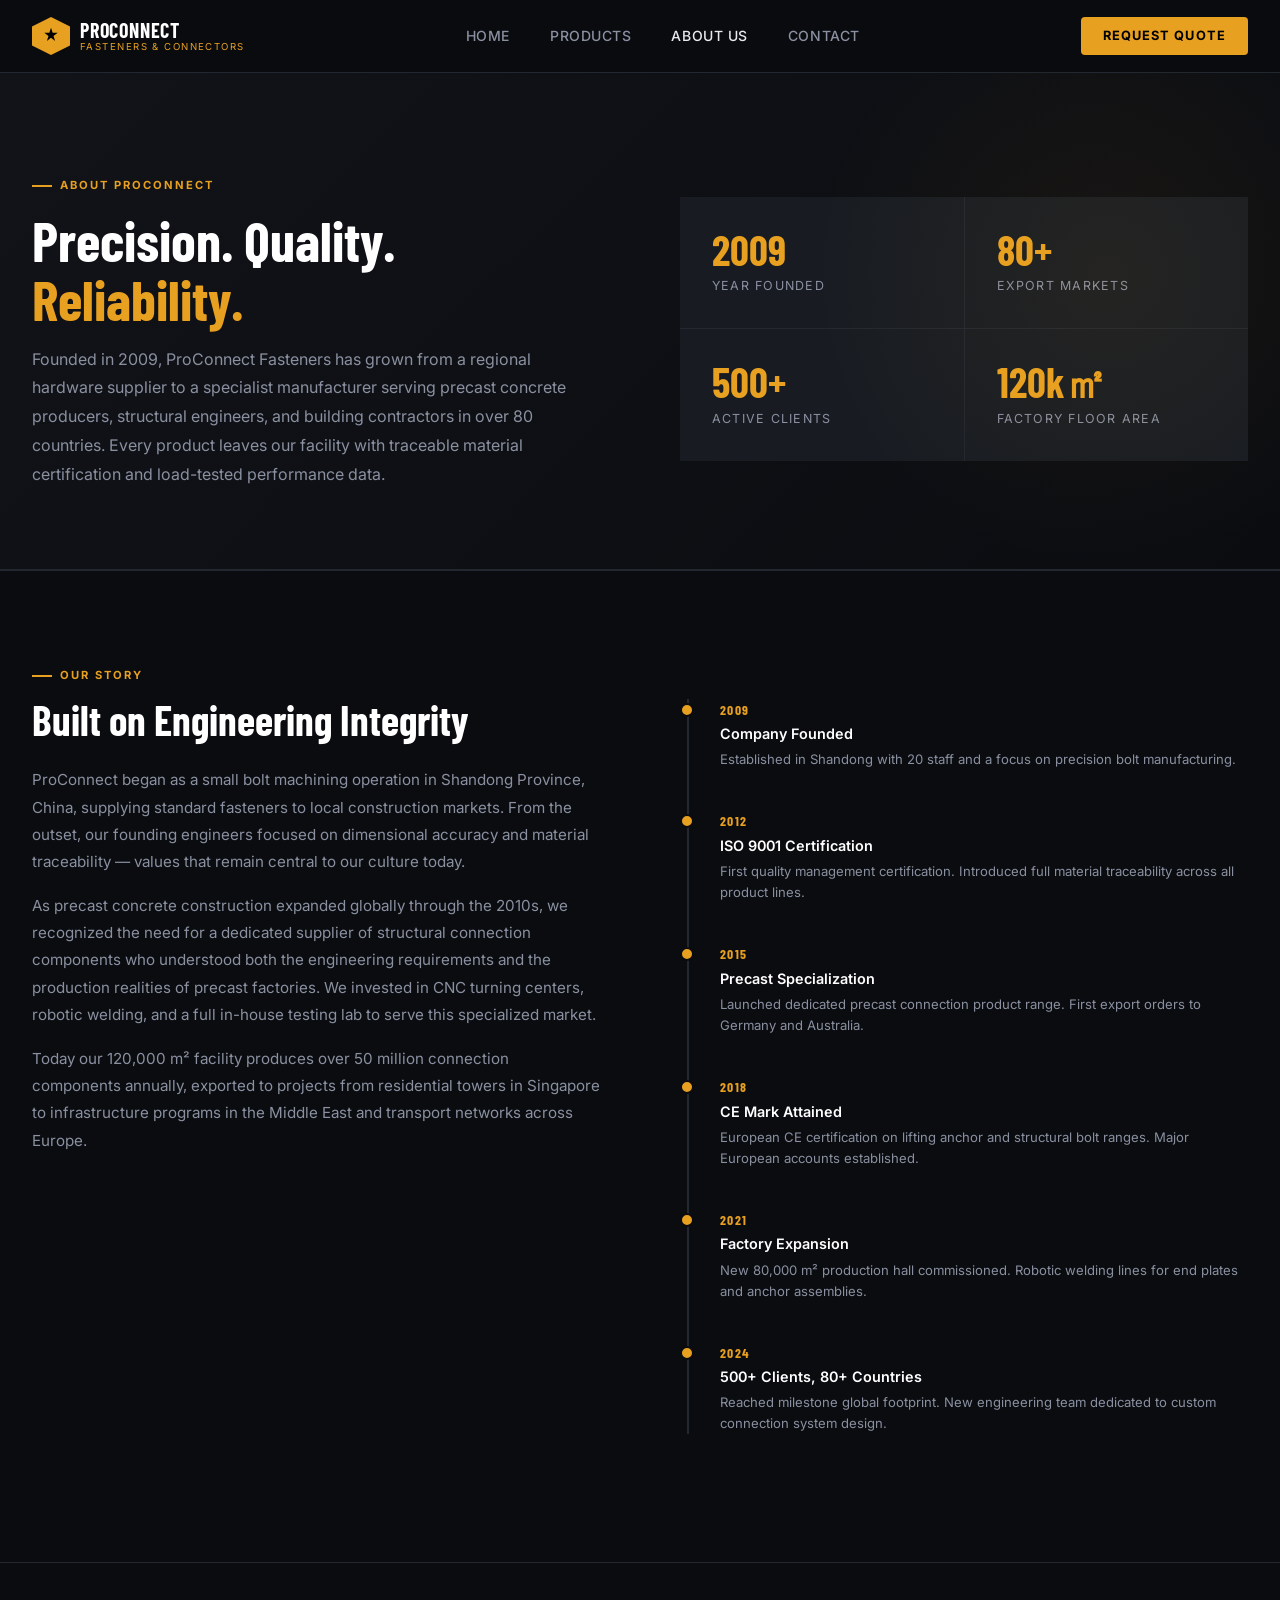
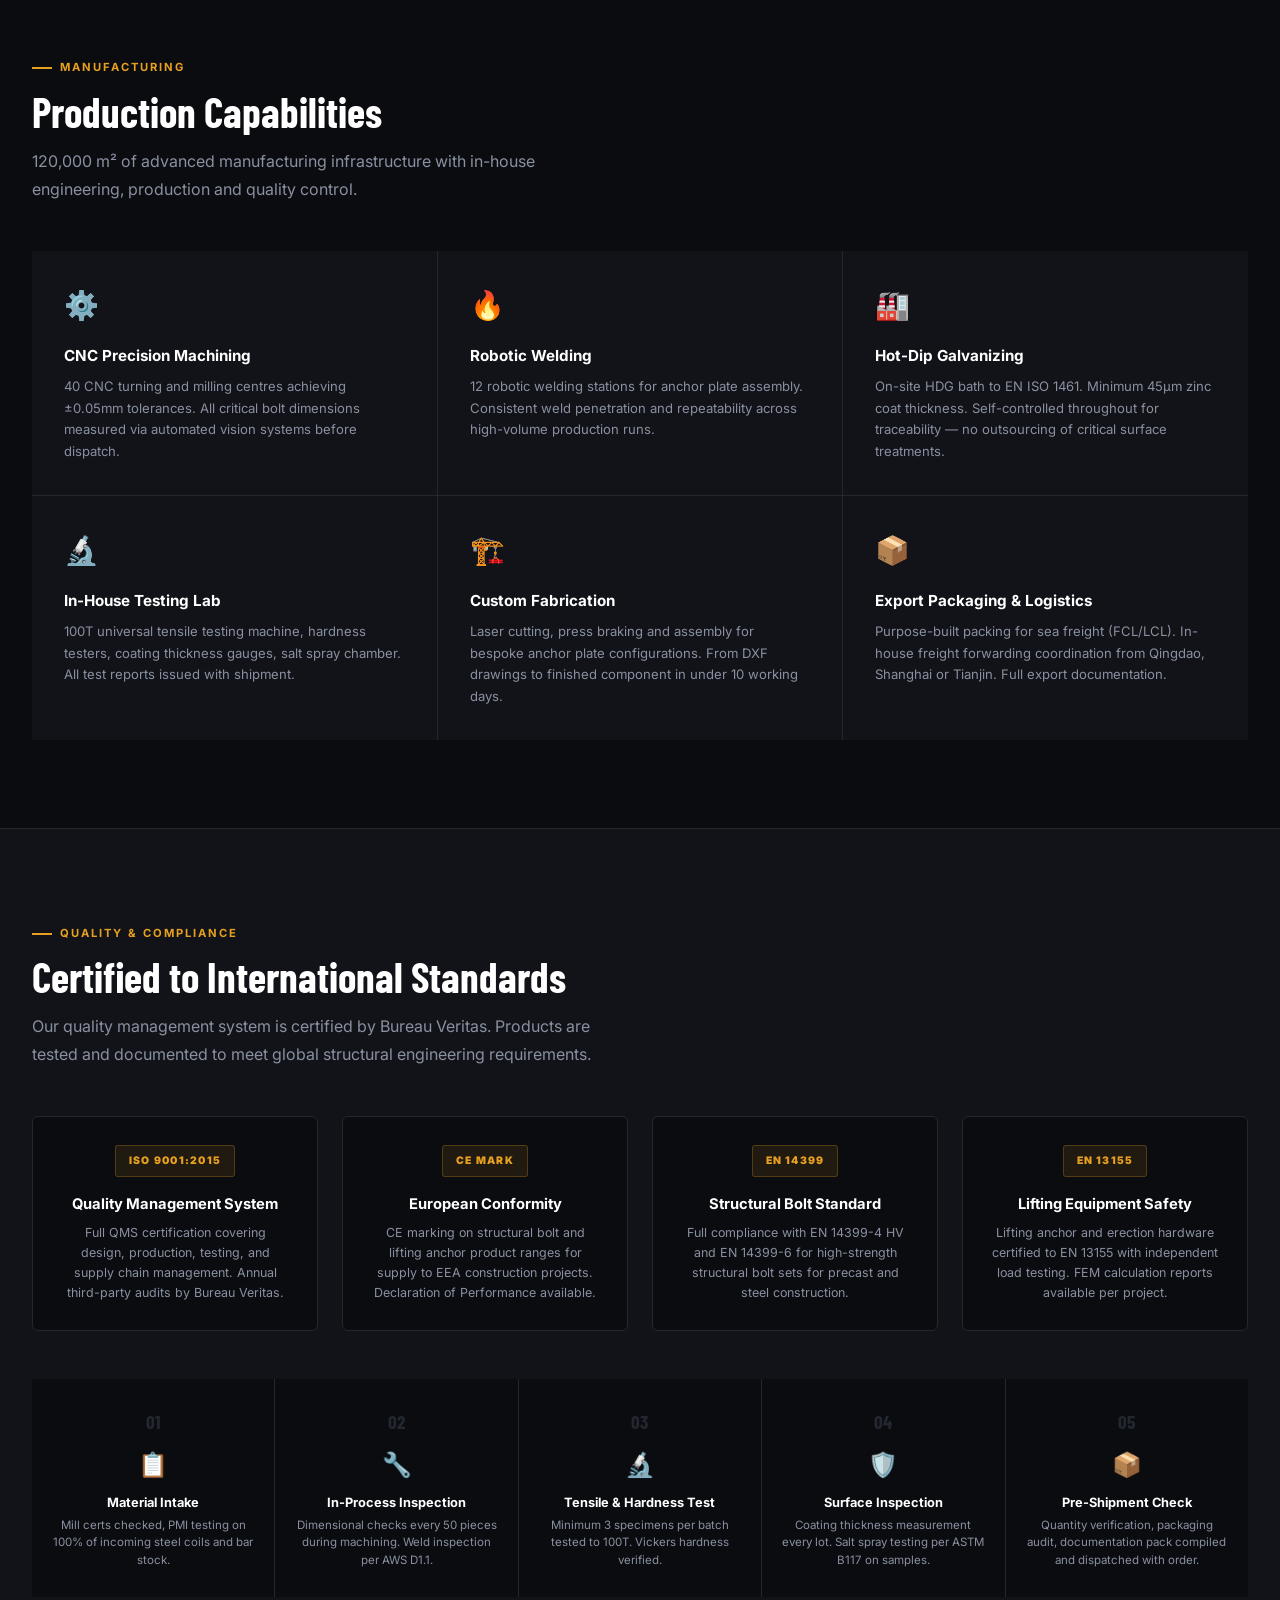
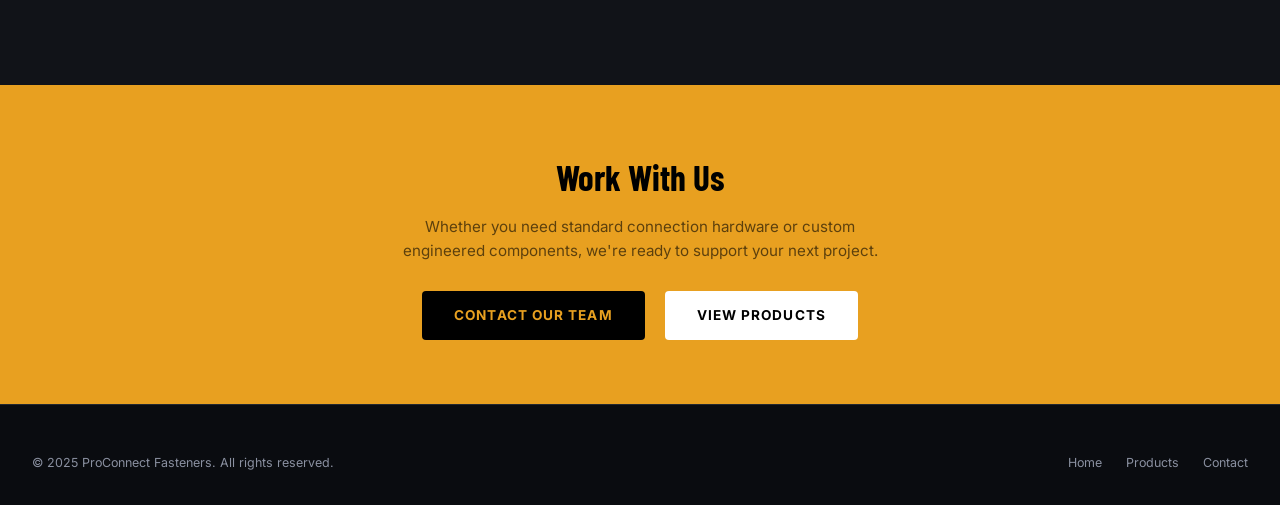
==== about.html @ 23239f96 "Add about.html" ====
<!DOCTYPE html>
<html lang="en">
<head>
  <meta charset="UTF-8" />
  <meta name="viewport" content="width=device-width, initial-scale=1.0" />
  <title>About Us | ProConnect Fasteners</title>
  <meta name="description" content="15 years manufacturing precast concrete connection systems. ISO 9001 certified factory. Learn about our capabilities, quality systems and global track record." />
  <link rel="preconnect" href="https://fonts.googleapis.com" />
  <link rel="preconnect" href="https://fonts.gstatic.com" crossorigin />
  <link href="https://fonts.googleapis.com/css2?family=Inter:wght@300;400;500;600;700;800&family=Barlow+Condensed:wght@600;700&display=swap" rel="stylesheet" />
  <style>
    *, *::before, *::after { box-sizing: border-box; margin: 0; padding: 0; }
    :root {
      --clr-bg: #0a0c10; --clr-surface: #111318; --clr-surface2: #181c22;
      --clr-border: #232830; --clr-accent: #e8a020; --clr-accent2: #f0b840;
      --clr-text: #e8eaf0; --clr-muted: #8a90a0; --clr-white: #ffffff;
      --font-body: 'Inter', sans-serif; --font-heading: 'Barlow Condensed', sans-serif;
      --max-w: 1280px; --radius: 4px;
    }
    html { scroll-behavior: smooth; }
    body { background: var(--clr-bg); color: var(--clr-text); font-family: var(--font-body); line-height: 1.6; }

    .nav { position: sticky; top: 0; z-index: 100; background: rgba(10,12,16,0.92); backdrop-filter: blur(16px); border-bottom: 1px solid var(--clr-border); }
    .nav-inner { max-width: var(--max-w); margin: 0 auto; padding: 0 2rem; height: 72px; display: flex; align-items: center; justify-content: space-between; }
    .logo { display: flex; align-items: center; gap: 10px; text-decoration: none; }
    .logo-mark { width: 38px; height: 38px; background: var(--clr-accent); display: flex; align-items: center; justify-content: center; clip-path: polygon(50% 0%, 100% 25%, 100% 75%, 50% 100%, 0% 75%, 0% 25%); }
    .logo-mark svg { width: 20px; height: 20px; fill: #000; }
    .logo-text { display: flex; flex-direction: column; line-height: 1; }
    .logo-name { font-family: var(--font-heading); font-size: 1.25rem; font-weight: 700; color: var(--clr-white); letter-spacing: 0.04em; }
    .logo-sub { font-size: 0.6rem; color: var(--clr-accent); letter-spacing: 0.15em; text-transform: uppercase; margin-top: 2px; }
    .nav-links { display: flex; align-items: center; gap: 2.5rem; }
    .nav-links a { color: var(--clr-muted); text-decoration: none; font-size: 0.875rem; font-weight: 500; letter-spacing: 0.04em; text-transform: uppercase; transition: color .2s; }
    .nav-links a:hover, .nav-links a.active { color: var(--clr-text); }
    .nav-cta { background: var(--clr-accent); color: #000; padding: 0.55rem 1.4rem; font-size: 0.8rem; font-weight: 700; letter-spacing: 0.08em; text-transform: uppercase; text-decoration: none; border-radius: var(--radius); transition: background .2s; }
    .nav-cta:hover { background: var(--clr-accent2); }

    /* Hero */
    .page-hero {
      position: relative; overflow: hidden;
      padding: 6rem 2rem 5rem;
      background: linear-gradient(135deg, var(--clr-surface) 0%, var(--clr-bg) 100%);
      border-bottom: 1px solid var(--clr-border);
    }
    .page-hero::before {
      content: ''; position: absolute; right: -10%; top: -20%;
      width: 600px; height: 600px; border-radius: 50%;
      background: radial-gradient(circle, rgba(232,160,32,0.06) 0%, transparent 70%);
      pointer-events: none;
    }
    .page-hero-inner { max-width: var(--max-w); margin: 0 auto; display: grid; grid-template-columns: 1fr 1fr; gap: 5rem; align-items: center; }
    .page-label { display: inline-flex; align-items: center; gap: 8px; font-size: 0.7rem; font-weight: 700; letter-spacing: 0.18em; text-transform: uppercase; color: var(--clr-accent); margin-bottom: 1rem; }
    .page-label::before { content:''; display:block; width:20px; height:2px; background:var(--clr-accent); }
    .page-hero h1 { font-family: var(--font-heading); font-size: clamp(2.2rem, 4.5vw, 3.5rem); font-weight: 700; color: var(--clr-white); line-height: 1.05; }
    .page-hero p { font-size: 1rem; color: var(--clr-muted); margin-top: 1rem; line-height: 1.8; }
    .metrics-grid { display: grid; grid-template-columns: 1fr 1fr; gap: 1px; background: var(--clr-border); }
    .metric { background: var(--clr-surface2); padding: 2rem; }
    .metric-num { font-family: var(--font-heading); font-size: 2.6rem; font-weight: 700; color: var(--clr-accent); line-height: 1; }
    .metric-label { font-size: 0.78rem; color: var(--clr-muted); text-transform: uppercase; letter-spacing: 0.1em; margin-top: 6px; }

    /* Sections */
    .section { padding: 5.5rem 2rem; }
    .section-inner { max-width: var(--max-w); margin: 0 auto; }
    .section-label { display: inline-flex; align-items: center; gap: 8px; font-size: 0.7rem; font-weight: 700; letter-spacing: 0.18em; text-transform: uppercase; color: var(--clr-accent); margin-bottom: 0.75rem; }
    .section-label::before { content:''; display:block; width:20px; height:2px; background:var(--clr-accent); }
    .section-title { font-family: var(--font-heading); font-size: clamp(1.8rem, 3.5vw, 2.6rem); font-weight: 700; color: var(--clr-white); line-height: 1.1; }
    .section-sub { font-size: 1rem; color: var(--clr-muted); max-width: 560px; margin-top: 0.75rem; line-height: 1.75; }
    .divider { height: 1px; background: var(--clr-border); }

    /* Two-col text + image */
    .two-col { display: grid; grid-template-columns: 1fr 1fr; gap: 5rem; align-items: start; }
    .body-text p { font-size: 0.95rem; color: var(--clr-muted); line-height: 1.8; margin-bottom: 1rem; }
    .body-text p:last-child { margin-bottom: 0; }

    /* Timeline */
    .timeline { position: relative; padding-left: 2.5rem; margin-top: 2.5rem; }
    .timeline::before { content:''; position: absolute; left: 7px; top: 0; bottom: 0; width: 2px; background: var(--clr-border); }
    .timeline-item { position: relative; margin-bottom: 2.5rem; }
    .timeline-item::before { content:''; position: absolute; left: -2.5rem; top: 4px; width: 14px; height: 14px; border-radius: 50%; background: var(--clr-accent); border: 2px solid var(--clr-bg); }
    .timeline-year { font-family: var(--font-heading); font-size: 0.85rem; font-weight: 700; color: var(--clr-accent); letter-spacing: 0.1em; }
    .timeline-event { font-size: 0.9rem; font-weight: 600; color: var(--clr-white); margin-top: 2px; }
    .timeline-detail { font-size: 0.82rem; color: var(--clr-muted); margin-top: 4px; line-height: 1.6; }

    /* Factory capabilities */
    .capabilities-grid { display: grid; grid-template-columns: repeat(3,1fr); gap: 1px; background: var(--clr-border); margin-top: 3rem; }
    .cap-item { background: var(--clr-surface); padding: 2rem; }
    .cap-icon { font-size: 1.75rem; margin-bottom: 1rem; display: block; }
    .cap-title { font-size: 0.95rem; font-weight: 700; color: var(--clr-white); margin-bottom: 0.5rem; }
    .cap-desc { font-size: 0.82rem; color: var(--clr-muted); line-height: 1.65; }

    /* Quality section */
    .quality-section { background: var(--clr-surface); }
    .cert-grid { display: grid; grid-template-columns: repeat(4,1fr); gap: 1.5rem; margin-top: 3rem; }
    .cert-card { background: var(--clr-bg); border: 1px solid var(--clr-border); border-radius: 6px; padding: 1.75rem; text-align: center; }
    .cert-badge-big { font-size: 0.65rem; font-weight: 900; letter-spacing: 0.12em; color: var(--clr-accent); text-transform: uppercase; background: rgba(232,160,32,0.1); border: 1px solid rgba(232,160,32,0.25); padding: 0.4rem 0.8rem; border-radius: 3px; display: inline-block; margin-bottom: 1rem; }
    .cert-title { font-size: 0.92rem; font-weight: 700; color: var(--clr-white); margin-bottom: 0.4rem; }
    .cert-desc { font-size: 0.78rem; color: var(--clr-muted); line-height: 1.6; }

    /* QC process */
    .qc-steps { display: grid; grid-template-columns: repeat(5,1fr); gap: 1px; background: var(--clr-border); margin-top: 3rem; }
    .qc-step { background: var(--clr-bg); padding: 1.75rem 1.25rem; text-align: center; position: relative; }
    .qc-num { font-family: var(--font-heading); font-size: 1.2rem; font-weight: 700; color: var(--clr-border); }
    .qc-icon { font-size: 1.5rem; margin: 0.5rem 0; display: block; }
    .qc-title { font-size: 0.8rem; font-weight: 700; color: var(--clr-white); }
    .qc-desc { font-size: 0.72rem; color: var(--clr-muted); margin-top: 4px; line-height: 1.5; }

    /* Team */
    .team-grid { display: grid; grid-template-columns: repeat(3,1fr); gap: 2rem; margin-top: 3rem; }
    .team-card { background: var(--clr-surface); border: 1px solid var(--clr-border); border-radius: 6px; overflow: hidden; }
    .team-avatar { height: 200px; background: linear-gradient(135deg, var(--clr-surface2), var(--clr-border)); display: flex; align-items: center; justify-content: center; font-size: 4rem; }
    .team-info { padding: 1.5rem; }
    .team-name { font-size: 1rem; font-weight: 700; color: var(--clr-white); }
    .team-role { font-size: 0.72rem; color: var(--clr-accent); text-transform: uppercase; letter-spacing: 0.1em; margin-top: 2px; }
    .team-bio { font-size: 0.82rem; color: var(--clr-muted); margin-top: 0.75rem; line-height: 1.65; }

    /* CTA */
    .cta-band { background: var(--clr-accent); padding: 4rem 2rem; text-align: center; }
    .cta-band h2 { font-family: var(--font-heading); font-size: 2.2rem; font-weight: 700; color: #000; }
    .cta-band p { color: rgba(0,0,0,.6); font-size: 0.95rem; margin: 0.6rem auto 1.75rem; max-width: 480px; }
    .btn-dark { background: #000; color: var(--clr-accent); padding: 0.85rem 2rem; font-size: 0.85rem; font-weight: 700; letter-spacing: 0.08em; text-transform: uppercase; text-decoration: none; border-radius: var(--radius); display: inline-block; transition: background .2s; }
    .btn-dark:hover { background: #1a1a1a; }
    .btn-white { background: white; color: #000; padding: 0.85rem 2rem; font-size: 0.85rem; font-weight: 700; letter-spacing: 0.08em; text-transform: uppercase; text-decoration: none; border-radius: var(--radius); display: inline-block; margin-left: 1rem; transition: opacity .2s; }
    .btn-white:hover { opacity: 0.85; }

    .footer { background: var(--clr-bg); padding: 3rem 2rem 2rem; border-top: 1px solid var(--clr-border); }
    .footer-inner { max-width: var(--max-w); margin: 0 auto; display: flex; justify-content: space-between; align-items: center; flex-wrap: wrap; gap: 1rem; }
    .footer-copy { font-size: 0.78rem; color: var(--clr-muted); }
    .footer-nav { display: flex; gap: 1.5rem; }
    .footer-nav a { font-size: 0.78rem; color: var(--clr-muted); text-decoration: none; transition: color .2s; }
    .footer-nav a:hover { color: var(--clr-text); }

    @media (max-width: 1024px) { .two-col { grid-template-columns: 1fr; gap: 2.5rem; } .page-hero-inner { grid-template-columns: 1fr; gap: 3rem; } .cert-grid { grid-template-columns: 1fr 1fr; } .capabilities-grid { grid-template-columns: 1fr 1fr; } .qc-steps { grid-template-columns: repeat(3,1fr); } .team-grid { grid-template-columns: 1fr 1fr; } }
    @media (max-width: 768px) { .nav-links { display: none; } .metrics-grid { grid-template-columns: 1fr 1fr; } .cert-grid { grid-template-columns: 1fr; } .qc-steps { grid-template-columns: 1fr 1fr; } .team-grid { grid-template-columns: 1fr; } }

    .reveal { opacity: 0; transform: translateY(20px); transition: opacity .55s ease, transform .55s ease; }
    .reveal.visible { opacity: 1; transform: none; }
  </style>
</head>
<body>

<nav class="nav">
  <div class="nav-inner">
    <a href="index.html" class="logo">
      <div class="logo-mark"><svg viewBox="0 0 24 24"><path d="M12 2l2 6h6l-5 4 2 6-5-4-5 4 2-6-5-4h6z"/></svg></div>
      <div class="logo-text"><span class="logo-name">PROCONNECT</span><span class="logo-sub">Fasteners &amp; Connectors</span></div>
    </a>
    <nav class="nav-links">
      <a href="index.html">Home</a>
      <a href="products.html">Products</a>
      <a href="about.html" class="active">About Us</a>
      <a href="contact.html">Contact</a>
    </nav>
    <a href="contact.html" class="nav-cta">Request Quote</a>
  </div>
</nav>

<!-- Hero -->
<section class="page-hero">
  <div class="page-hero-inner">
    <div>
      <div class="page-label reveal">About ProConnect</div>
      <h1 class="reveal">Precision. Quality. <span style="color:var(--clr-accent)">Reliability.</span></h1>
      <p class="reveal">Founded in 2009, ProConnect Fasteners has grown from a regional hardware supplier to a specialist manufacturer serving precast concrete producers, structural engineers, and building contractors in over 80 countries. Every product leaves our facility with traceable material certification and load-tested performance data.</p>
    </div>
    <div class="metrics-grid reveal">
      <div class="metric"><div class="metric-num">2009</div><div class="metric-label">Year Founded</div></div>
      <div class="metric"><div class="metric-num">80+</div><div class="metric-label">Export Markets</div></div>
      <div class="metric"><div class="metric-num">500+</div><div class="metric-label">Active Clients</div></div>
      <div class="metric"><div class="metric-num">120k㎡</div><div class="metric-label">Factory Floor Area</div></div>
    </div>
  </div>
</section>

<div class="divider"></div>

<!-- Our story -->
<section class="section" id="story">
  <div class="section-inner">
    <div class="two-col">
      <div class="reveal">
        <div class="section-label">Our Story</div>
        <h2 class="section-title">Built on Engineering Integrity</h2>
        <div class="body-text" style="margin-top:1.5rem;">
          <p>ProConnect began as a small bolt machining operation in Shandong Province, China, supplying standard fasteners to local construction markets. From the outset, our founding engineers focused on dimensional accuracy and material traceability — values that remain central to our culture today.</p>
          <p>As precast concrete construction expanded globally through the 2010s, we recognized the need for a dedicated supplier of structural connection components who understood both the engineering requirements and the production realities of precast factories. We invested in CNC turning centers, robotic welding, and a full in-house testing lab to serve this specialized market.</p>
          <p>Today our 120,000 m² facility produces over 50 million connection components annually, exported to projects from residential towers in Singapore to infrastructure programs in the Middle East and transport networks across Europe.</p>
        </div>
      </div>
      <div class="reveal">
        <div class="timeline">
          <div class="timeline-item">
            <div class="timeline-year">2009</div>
            <div class="timeline-event">Company Founded</div>
            <div class="timeline-detail">Established in Shandong with 20 staff and a focus on precision bolt manufacturing.</div>
          </div>
          <div class="timeline-item">
            <div class="timeline-year">2012</div>
            <div class="timeline-event">ISO 9001 Certification</div>
            <div class="timeline-detail">First quality management certification. Introduced full material traceability across all product lines.</div>
          </div>
          <div class="timeline-item">
            <div class="timeline-year">2015</div>
            <div class="timeline-event">Precast Specialization</div>
            <div class="timeline-detail">Launched dedicated precast connection product range. First export orders to Germany and Australia.</div>
          </div>
          <div class="timeline-item">
            <div class="timeline-year">2018</div>
            <div class="timeline-event">CE Mark Attained</div>
            <div class="timeline-detail">European CE certification on lifting anchor and structural bolt ranges. Major European accounts established.</div>
          </div>
          <div class="timeline-item">
            <div class="timeline-year">2021</div>
            <div class="timeline-event">Factory Expansion</div>
            <div class="timeline-detail">New 80,000 m² production hall commissioned. Robotic welding lines for end plates and anchor assemblies.</div>
          </div>
          <div class="timeline-item">
            <div class="timeline-year">2024</div>
            <div class="timeline-event">500+ Clients, 80+ Countries</div>
            <div class="timeline-detail">Reached milestone global footprint. New engineering team dedicated to custom connection system design.</div>
          </div>
        </div>
      </div>
    </div>
  </div>
</section>

<div class="divider"></div>

<!-- Manufacturing -->
<section class="section" id="factory">
  <div class="section-inner">
    <div class="reveal">
      <div class="section-label">Manufacturing</div>
      <h2 class="section-title">Production Capabilities</h2>
      <p class="section-sub">120,000 m² of advanced manufacturing infrastructure with in-house engineering, production and quality control.</p>
    </div>
    <div class="capabilities-grid">
      <div class="cap-item reveal">
        <span class="cap-icon">⚙️</span>
        <div class="cap-title">CNC Precision Machining</div>
        <div class="cap-desc">40 CNC turning and milling centres achieving ±0.05mm tolerances. All critical bolt dimensions measured via automated vision systems before dispatch.</div>
      </div>
      <div class="cap-item reveal">
        <span class="cap-icon">🔥</span>
        <div class="cap-title">Robotic Welding</div>
        <div class="cap-desc">12 robotic welding stations for anchor plate assembly. Consistent weld penetration and repeatability across high-volume production runs.</div>
      </div>
      <div class="cap-item reveal">
        <span class="cap-icon">🏭</span>
        <div class="cap-title">Hot-Dip Galvanizing</div>
        <div class="cap-desc">On-site HDG bath to EN ISO 1461. Minimum 45µm zinc coat thickness. Self-controlled throughout for traceability — no outsourcing of critical surface treatments.</div>
      </div>
      <div class="cap-item reveal">
        <span class="cap-icon">🔬</span>
        <div class="cap-title">In-House Testing Lab</div>
        <div class="cap-desc">100T universal tensile testing machine, hardness testers, coating thickness gauges, salt spray chamber. All test reports issued with shipment.</div>
      </div>
      <div class="cap-item reveal">
        <span class="cap-icon">🏗️</span>
        <div class="cap-title">Custom Fabrication</div>
        <div class="cap-desc">Laser cutting, press braking and assembly for bespoke anchor plate configurations. From DXF drawings to finished component in under 10 working days.</div>
      </div>
      <div class="cap-item reveal">
        <span class="cap-icon">📦</span>
        <div class="cap-title">Export Packaging & Logistics</div>
        <div class="cap-desc">Purpose-built packing for sea freight (FCL/LCL). In-house freight forwarding coordination from Qingdao, Shanghai or Tianjin. Full export documentation.</div>
      </div>
    </div>
  </div>
</section>

<div class="divider"></div>

<!-- Quality -->
<section class="section quality-section" id="quality">
  <div class="section-inner">
    <div class="reveal">
      <div class="section-label">Quality &amp; Compliance</div>
      <h2 class="section-title">Certified to International Standards</h2>
      <p class="section-sub">Our quality management system is certified by Bureau Veritas. Products are tested and documented to meet global structural engineering requirements.</p>
    </div>
    <div class="cert-grid">
      <div class="cert-card reveal">
        <div class="cert-badge-big">ISO 9001:2015</div>
        <div class="cert-title">Quality Management System</div>
        <div class="cert-desc">Full QMS certification covering design, production, testing, and supply chain management. Annual third-party audits by Bureau Veritas.</div>
      </div>
      <div class="cert-card reveal">
        <div class="cert-badge-big">CE Mark</div>
        <div class="cert-title">European Conformity</div>
        <div class="cert-desc">CE marking on structural bolt and lifting anchor product ranges for supply to EEA construction projects. Declaration of Performance available.</div>
      </div>
      <div class="cert-card reveal">
        <div class="cert-badge-big">EN 14399</div>
        <div class="cert-title">Structural Bolt Standard</div>
        <div class="cert-desc">Full compliance with EN 14399-4 HV and EN 14399-6 for high-strength structural bolt sets for precast and steel construction.</div>
      </div>
      <div class="cert-card reveal">
        <div class="cert-badge-big">EN 13155</div>
        <div class="cert-title">Lifting Equipment Safety</div>
        <div class="cert-desc">Lifting anchor and erection hardware certified to EN 13155 with independent load testing. FEM calculation reports available per project.</div>
      </div>
    </div>
    <div class="qc-steps">
      <div class="qc-step reveal">
        <div class="qc-num">01</div>
        <span class="qc-icon">📋</span>
        <div class="qc-title">Material Intake</div>
        <div class="qc-desc">Mill certs checked, PMI testing on 100% of incoming steel coils and bar stock.</div>
      </div>
      <div class="qc-step reveal">
        <div class="qc-num">02</div>
        <span class="qc-icon">🔧</span>
        <div class="qc-title">In-Process Inspection</div>
        <div class="qc-desc">Dimensional checks every 50 pieces during machining. Weld inspection per AWS D1.1.</div>
      </div>
      <div class="qc-step reveal">
        <div class="qc-num">03</div>
        <span class="qc-icon">🔬</span>
        <div class="qc-title">Tensile & Hardness Test</div>
        <div class="qc-desc">Minimum 3 specimens per batch tested to 100T. Vickers hardness verified.</div>
      </div>
      <div class="qc-step reveal">
        <div class="qc-num">04</div>
        <span class="qc-icon">🛡️</span>
        <div class="qc-title">Surface Inspection</div>
        <div class="qc-desc">Coating thickness measurement every lot. Salt spray testing per ASTM B117 on samples.</div>
      </div>
      <div class="qc-step reveal">
        <div class="qc-num">05</div>
        <span class="qc-icon">📦</span>
        <div class="qc-title">Pre-Shipment Check</div>
        <div class="qc-desc">Quantity verification, packaging audit, documentation pack compiled and dispatched with order.</div>
      </div>
    </div>
  </div>
</section>

<!-- CTA -->
<div class="cta-band">
  <h2>Work With Us</h2>
  <p>Whether you need standard connection hardware or custom engineered components, we're ready to support your next project.</p>
  <a href="contact.html" class="btn-dark">Contact Our Team</a>
  <a href="products.html" class="btn-white">View Products</a>
</div>

<footer class="footer">
  <div class="footer-inner">
    <div class="footer-copy">© 2025 ProConnect Fasteners. All rights reserved.</div>
    <nav class="footer-nav">
      <a href="index.html">Home</a><a href="products.html">Products</a><a href="contact.html">Contact</a>
    </nav>
  </div>
</footer>

<script>
  const reveals = document.querySelectorAll('.reveal');
  const io = new IntersectionObserver(entries => entries.forEach(e => { if (e.isIntersecting) { e.target.classList.add('visible'); io.unobserve(e.target); } }), { threshold: 0.08 });
  reveals.forEach(el => io.observe(el));
</script>
</body>
</html>
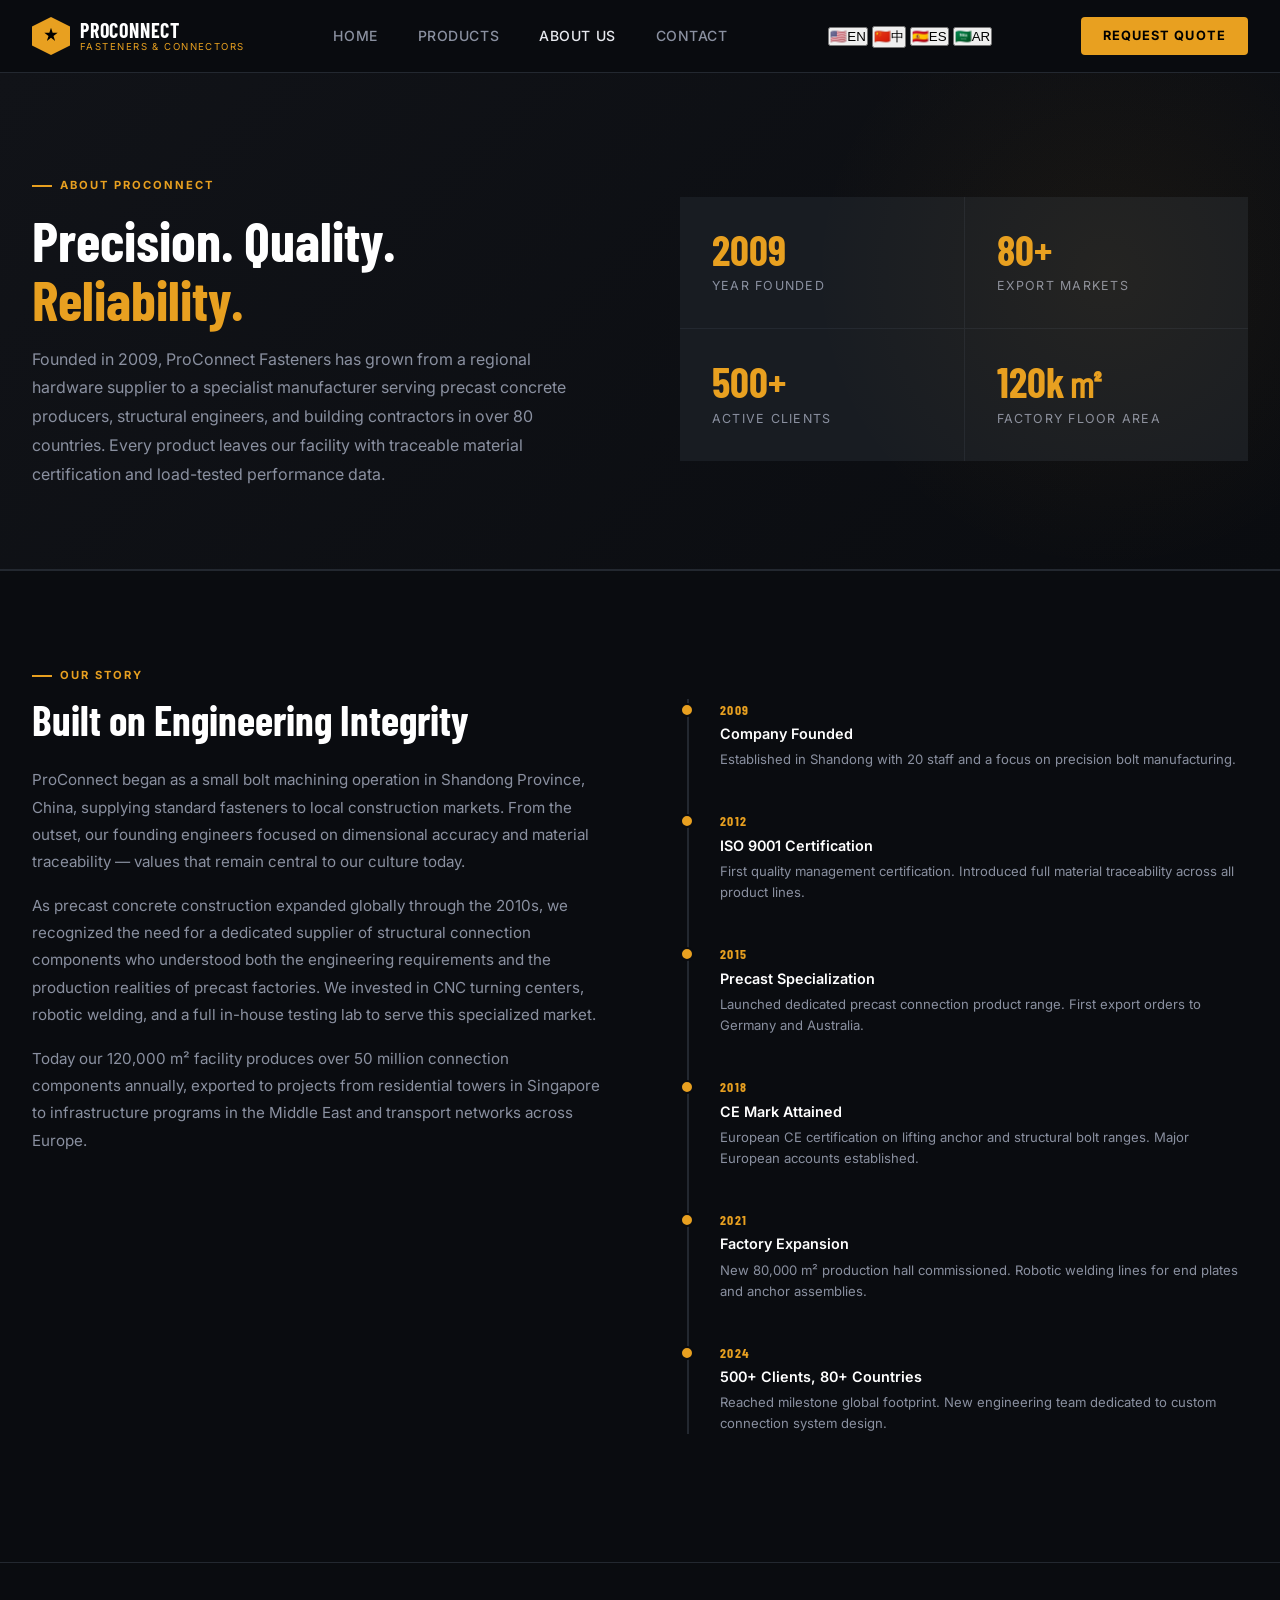
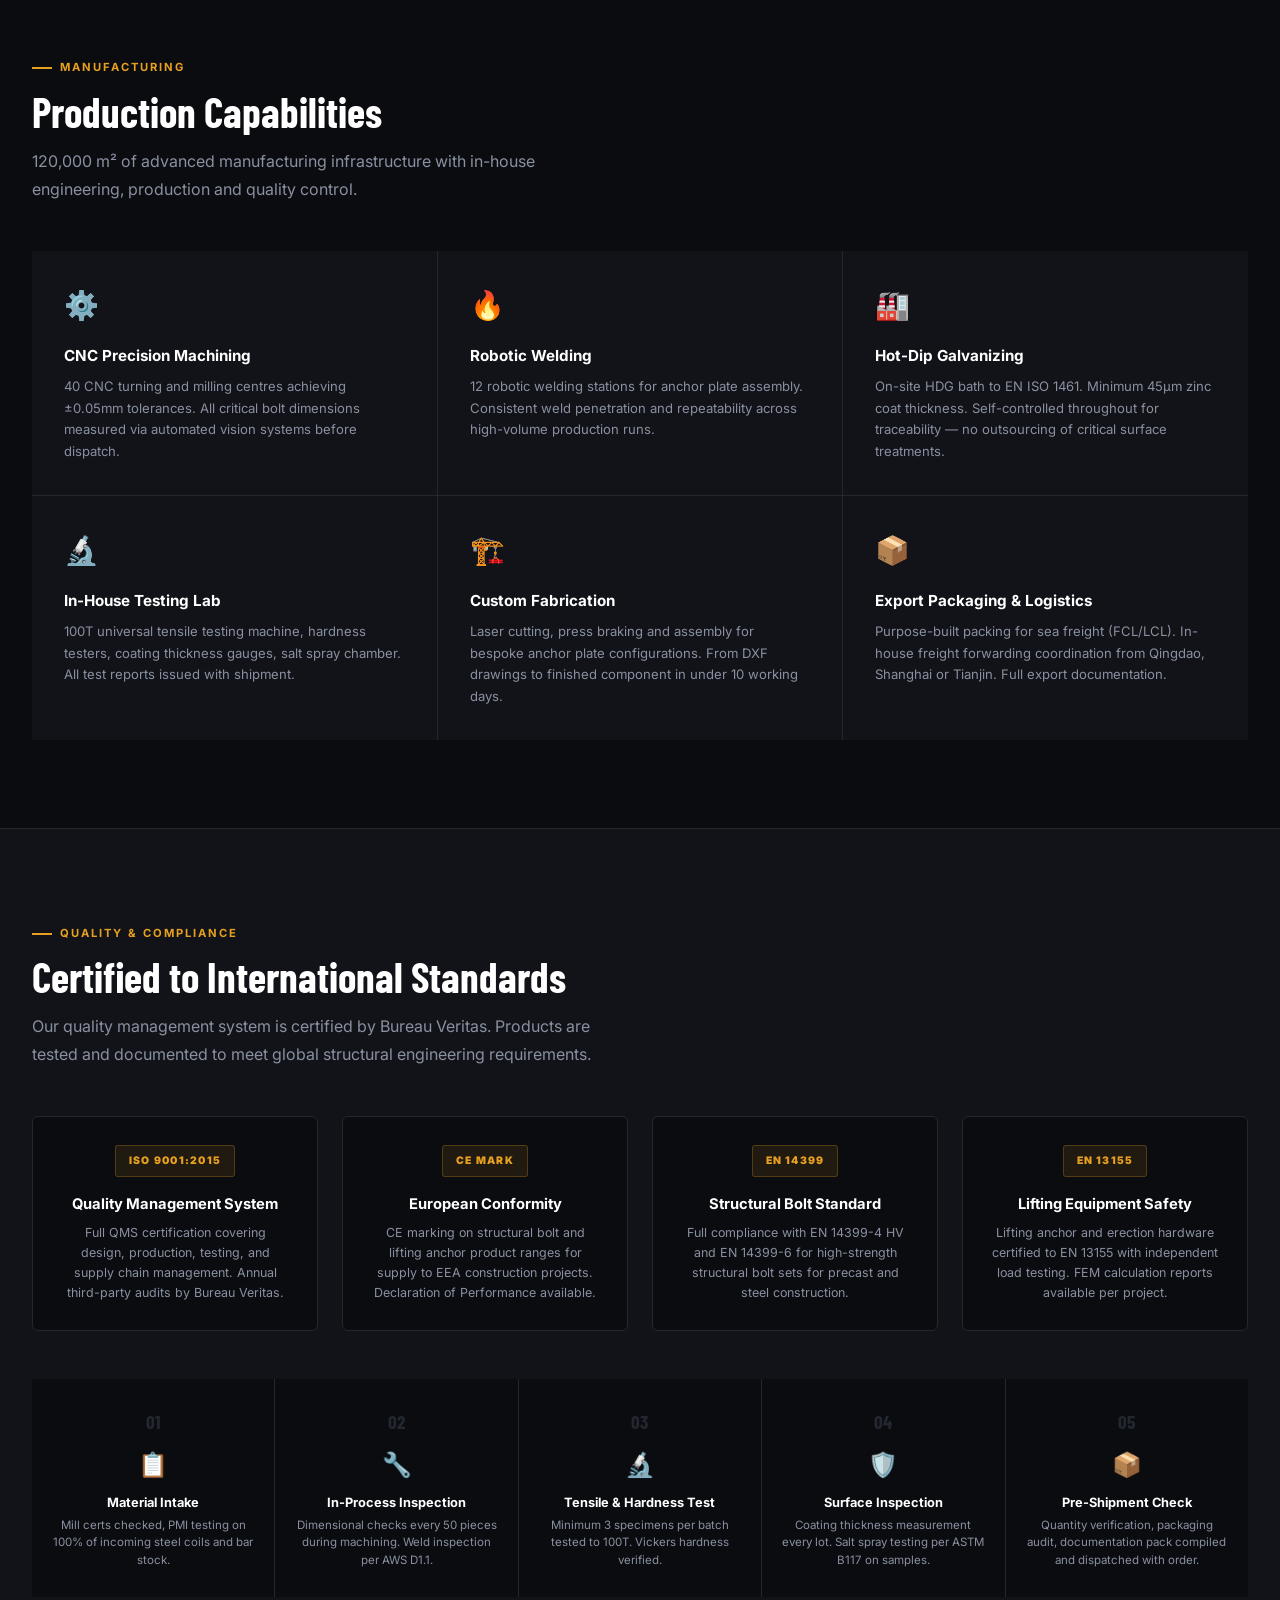
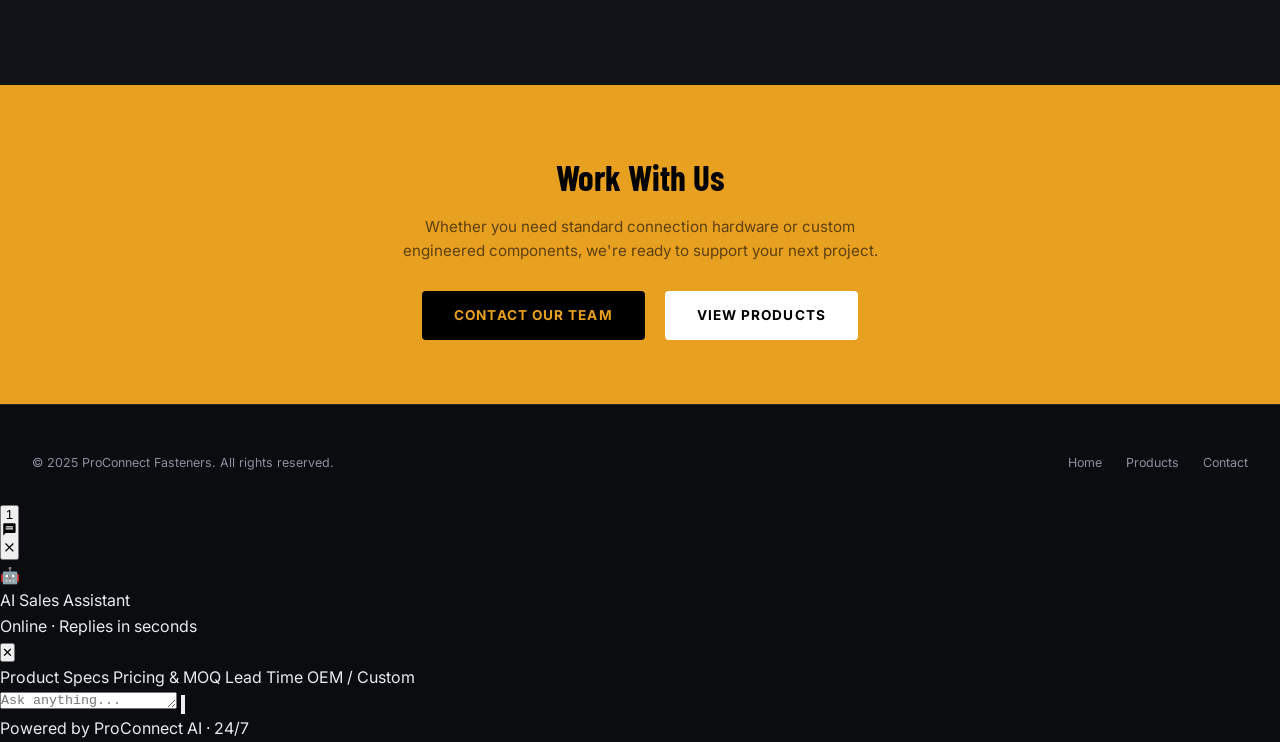
==== commit c439a731: "Update about.html - multilingual + AI chat widget" ====
--- a/about.html
+++ b/about.html
@@ -8,6 +8,7 @@
   <link rel="preconnect" href="https://fonts.googleapis.com" />
   <link rel="preconnect" href="https://fonts.gstatic.com" crossorigin />
   <link href="https://fonts.googleapis.com/css2?family=Inter:wght@300;400;500;600;700;800&family=Barlow+Condensed:wght@600;700&display=swap" rel="stylesheet" />
+  <link rel="stylesheet" href="components.css" />
   <style>
     *, *::before, *::after { box-sizing: border-box; margin: 0; padding: 0; }
     :root {
@@ -144,12 +145,18 @@
       <div class="logo-text"><span class="logo-name">PROCONNECT</span><span class="logo-sub">Fasteners &amp; Connectors</span></div>
     </a>
     <nav class="nav-links">
-      <a href="index.html">Home</a>
-      <a href="products.html">Products</a>
-      <a href="about.html" class="active">About Us</a>
-      <a href="contact.html">Contact</a>
+      <a href="index.html" data-i18n="nav.home">Home</a>
+      <a href="products.html" data-i18n="nav.products">Products</a>
+      <a href="about.html" class="active" data-i18n="nav.about">About Us</a>
+      <a href="contact.html" data-i18n="nav.contact">Contact</a>
     </nav>
-    <a href="contact.html" class="nav-cta">Request Quote</a>
+    <div class="lang-switcher" style="margin-left:12px;">
+      <button class="lang-btn active" data-lang="en" onclick="setLang('en')"><span class="lang-flag">🇺🇸</span><span class="lang-label">EN</span></button>
+      <button class="lang-btn" data-lang="zh" onclick="setLang('zh')"><span class="lang-flag">🇨🇳</span><span class="lang-label">中</span></button>
+      <button class="lang-btn" data-lang="es" onclick="setLang('es')"><span class="lang-flag">🇪🇸</span><span class="lang-label">ES</span></button>
+      <button class="lang-btn" data-lang="ar" onclick="setLang('ar')"><span class="lang-flag">🇸🇦</span><span class="lang-label">AR</span></button>
+    </div>
+    <a href="contact.html" class="nav-cta" data-i18n="nav.getQuote">Request Quote</a>
   </div>
 </nav>
 
@@ -357,5 +364,51 @@
   const io = new IntersectionObserver(entries => entries.forEach(e => { if (e.isIntersecting) { e.target.classList.add('visible'); io.unobserve(e.target); } }), { threshold: 0.08 });
   reveals.forEach(el => io.observe(el));
 </script>
+
+<!-- AI Chat Widget -->
+<button id="chat-fab" onclick="toggleChat()">
+  <span class="chat-notif-dot">1</span>
+  <svg class="chat-fab-open" viewBox="0 0 24 24"><path d="M20 2H4c-1.1 0-2 .9-2 2v18l4-4h14c1.1 0 2-.9 2-2V4c0-1.1-.9-2-2-2zm-2 10H6V10h12v2zm0-3H6V7h12v2z"/></svg>
+  <svg class="chat-fab-close" viewBox="0 0 24 24"><path d="M19 6.41L17.59 5 12 10.59 6.41 5 5 6.41 10.59 12 5 17.59 6.41 19 12 13.41 17.59 19 19 17.59 13.41 12z"/></svg>
+</button>
+<div id="chat-window">
+  <div class="chat-header">
+    <div class="chat-avatar">🤖</div>
+    <div class="chat-header-info">
+      <div class="chat-header-title" data-i18n="chat.title">AI Sales Assistant</div>
+      <div class="chat-header-status" data-i18n="chat.subtitle">Online · Replies in seconds</div>
+    </div>
+    <button class="chat-close-btn" onclick="toggleChat()">✕</button>
+  </div>
+  <div class="chat-topics">
+    <span class="chat-topic-pill" onclick="quickAsk(this)">Product Specs</span>
+    <span class="chat-topic-pill" onclick="quickAsk(this)">Pricing & MOQ</span>
+    <span class="chat-topic-pill" onclick="quickAsk(this)">Lead Time</span>
+    <span class="chat-topic-pill" onclick="quickAsk(this)">OEM / Custom</span>
+  </div>
+  <div id="chat-messages">
+    <div id="chat-welcome" class="chat-msg chat-msg-bot"><div class="chat-bubble"></div></div>
+  </div>
+  <div class="chat-input-bar">
+    <textarea id="chat-input" rows="1" placeholder="Ask anything..." onkeydown="if(event.key==='Enter'&&!event.shiftKey){event.preventDefault();sendChatMessage();}"></textarea>
+    <button id="chat-send-btn" onclick="sendChatMessage()"><svg viewBox="0 0 24 24"><path d="M2.01 21L23 12 2.01 3 2 10l15 2-15 2z"/></svg></button>
+  </div>
+  <div class="chat-footer-bar">Powered by ProConnect AI · 24/7</div>
+</div>
+<script src="i18n.js"></script>
+<script>
+  initLang();
+  document.querySelector('#chat-welcome .chat-bubble').innerHTML = formatChatMsg(I18N[currentLang].chat.welcome);
+  function toggleChat() {
+    document.getElementById('chat-fab').classList.toggle('open');
+    document.getElementById('chat-window').classList.toggle('open');
+    const dot = document.querySelector('#chat-fab .chat-notif-dot');
+    if (dot) dot.remove();
+  }
+  const quickTopics = { 'Product Specs': 'What products do you offer?', 'Pricing & MOQ': 'What are your prices and MOQ?', 'Lead Time': 'What is your lead time?', 'OEM / Custom': 'Do you offer OEM?' };
+  function quickAsk(el) { document.getElementById('chat-input').value = quickTopics[el.textContent.trim()] || el.textContent; sendChatMessage(); }
+</script>
 </body>
 </html>
+</body>
+</html>
